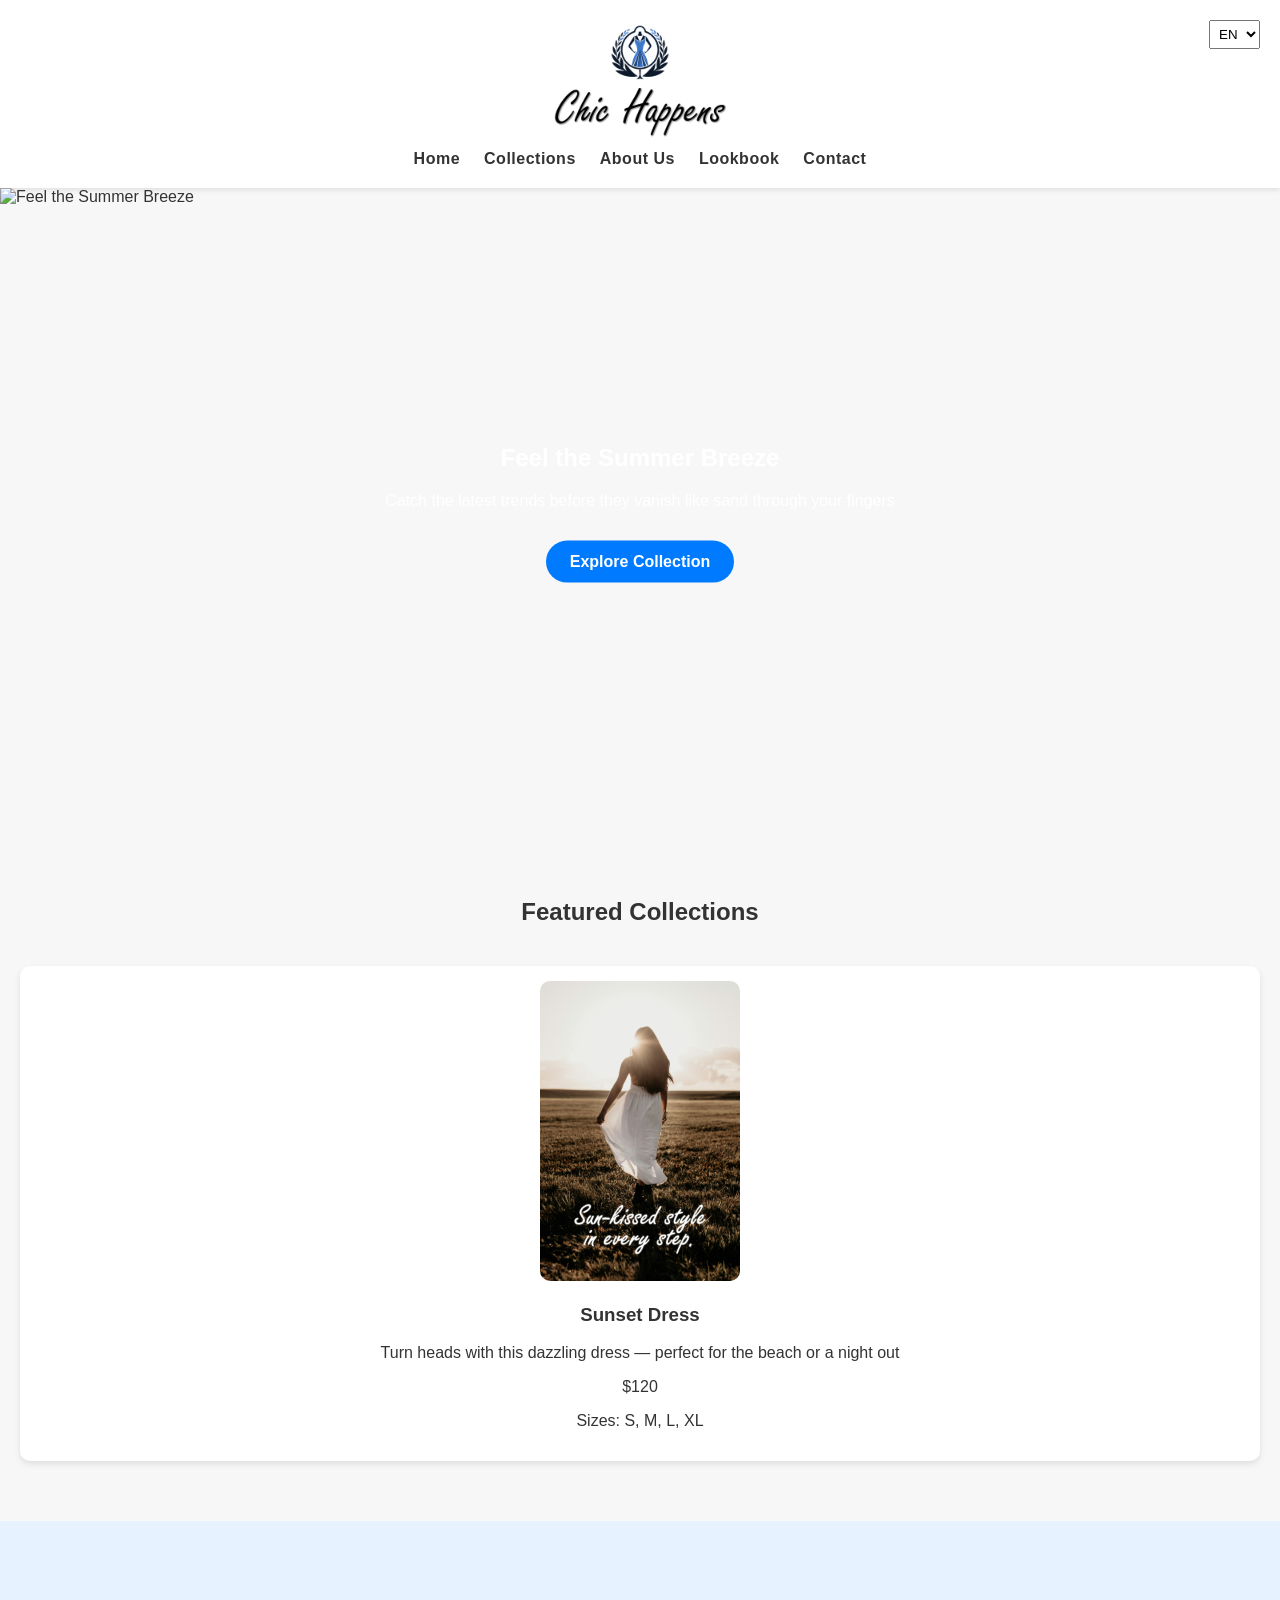
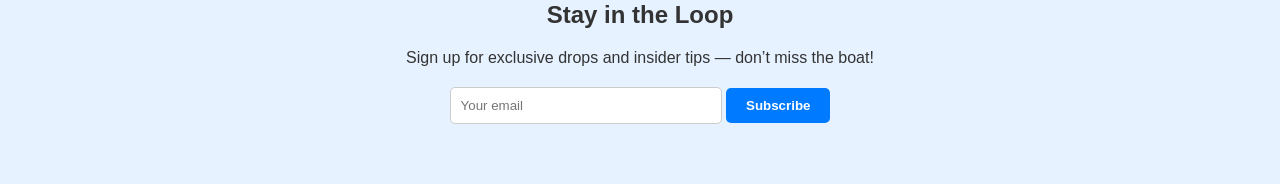
==== index.html @ 2ee4b16b "Initial commit" ====
<!DOCTYPE html>
<html lang="en">
<head>
  <meta charset="UTF-8">
  <meta name="viewport" content="width=device-width, initial-scale=1.0">
  <title data-i18n="title">Chic Happens - Fashion Website</title>
  <link rel="stylesheet" href="style.css">
</head>
<body>

<header class="navbar">
  <div class="container">
    <a href="index.html" class="logo">
  <img src="assets/images/logo.png" alt="Chic Happens Logo">
    </a>
    <nav>
      <ul>
        <li><a href="index.html" data-i18n="nav.home">Home</a></li>
        <li><a href="collections.html" data-i18n="nav.collections">Collections</a></li>
        <li><a href="about.html" data-i18n="nav.about">About Us</a></li>
        <li><a href="lookbook.html" data-i18n="nav.lookbook">Lookbook</a></li>
        <li><a href="contact.html" data-i18n="nav.contact">Contact</a></li>
      </ul>
    </nav>
    <select id="langSwitcher">
      <option value="en">EN</option>
      <option value="uk">UK</option>
    </select>
  </div>
</header>

<!-- Hero Section -->
<section class="hero">
  <div class="image-tooltip-container">
    <img src="assets/images/en/hero.jpg" data-i18n-img="hero.img" alt="Feel the Summer Breeze" alt-key="hero.title">
    <div class="tooltip-text" data-i18n="hero.title">Feel the Summer Breeze</div>
  </div>
  <div class="hero-text">
    <h1 data-i18n="hero.title">Feel the Summer Breeze</h1>
    <p data-i18n="hero.subtitle">Catch the latest trends before they vanish like sand through your fingers</p>
    <a href="collections.html" class="cta-btn" data-i18n="hero.cta">Explore Collection</a>
  </div>
</section>

<!-- Featured Products -->
<section class="featured">
  <h2 data-i18n="home.featured">Featured Collections</h2>

  <div class="product-grid">
    
    <div class="product-card">
      <div class="image-tooltip-container">
        <img 
          src="assets/images/en/product1.jpg"
          data-i18n-img="product1.img"
          alt="Sunset Dress"
          alt-key="product1.name"
        >
        <div class="tooltip-text" data-i18n="product1.name">
          Sunset Dress
        </div>
      </div>

      <h3 data-i18n="product1.name">Sunset Dress</h3>

      <p data-i18n="product1.desc">
        Turn heads with this dazzling dress — perfect for the beach or a night out
      </p>

      <p class="price" data-i18n="product1.price">$120</p>

      <p class="sizes" data-i18n="product1.sizes">
        Sizes: S, M, L, XL
      </p>
    </div>

  </div>
</section>

<!-- Newsletter -->
<section class="newsletter">
  <h2 data-i18n="newsletter.title">Stay in the Loop</h2>
  <p data-i18n="newsletter.subtitle">Sign up for exclusive drops and insider tips — don’t miss the boat!</p>
  <form>
    <input type="email" placeholder="Your email">
    <button type="submit" data-i18n="newsletter.cta">Subscribe</button>
  </form>
</section>

<script src="app.js"></script>
</body>
</html>
---- style.css ----
body {
  font-family: 'Arial', sans-serif;
  margin: 0;
  background: #f7f7f7;
  color: #333;
}

.container {
  max-width: 1200px;
  margin: 0 auto;
  padding: 0 20px;
}

/* ===== NAVBAR ===== */

.navbar {
  background: #fff;
  box-shadow: 0 2px 5px rgba(0,0,0,0.1);
  padding: 20px 0;
  text-align: center; /* centers logo + nav */
  position: relative;
}

/* Logo */
.logo img {
  display: block;
  margin: 0 auto;
  max-height: 120px; /* balanced size */
}

/* Navigation */
.navbar nav {
  margin-top: 10px;
}

.navbar nav ul {
  display: flex;
  justify-content: center;
  gap: 24px;
  list-style: none;
  padding: 0;
  margin: 0;
}

/* Menu links */
.navbar a {
  text-decoration: none;
  color: #333;
  font-weight: 600; /* restored boldness */
  letter-spacing: 0.5px;
  transition: color 0.2s ease;
}

.navbar a:hover {
  color: #007bff;
}

/* Language switcher (kept out of center flow) */
#langSwitcher {
  position: absolute;
  right: 20px;
  top: 20px;
  padding: 5px;
}

/* ===== HERO ===== */

.hero {
  width: 100vw;           /* full viewport width */
  max-width: 100vw;       /* prevent parent constraints */
  overflow: hidden;       /* hide any overflow */
  position: relative;     
}

/* Hero image container scoped separately */
.hero .image-tooltip-container {
  display: block;
  width: 100%;
  position: relative;
}

.hero img {
  width: 100%;          /* stretch to container */
  height: 70vh;         /* adjust as needed */
  object-fit: cover;
  display: block;
}

.hero-text {
  position: absolute;
  top: 50%;
  left: 50%;
  transform: translate(-50%, -50%);
  color: white;
  text-align: center;
  width: 90%;           /* optional, prevents text from spilling */
  max-width: 800px;
}

.cta-btn {
  background: #007bff;
  padding: 12px 24px;
  color: white;
  text-decoration: none;
  border-radius: 25px;
  font-weight: bold;
  display: inline-block;
  margin-top: 15px;
}

/* ===== PRODUCTS ===== */

.featured {
  padding: 60px 20px;
  text-align: center;
}

.product-grid {
  display: grid;
  grid-template-columns: repeat(auto-fit, minmax(250px, 1fr));
  gap: 20px;
  margin-top: 40px;
}

.product-card {
  background: white;
  padding: 15px;
  border-radius: 10px;
  box-shadow: 0 3px 6px rgba(0,0,0,0.1);
}

/* Featured products tooltip containers stay inline-block to prevent stretching */
.featured .image-tooltip-container {
  display: inline-block;
  width: auto;
  position: relative;
}

.product-card img {
  width: 100%;
  height: 300px;        /* set desired height */
  object-fit: cover;    /* prevents distortion, crops instead */
  border-radius: 10px;
}

/* ===== NEWSLETTER ===== */

.newsletter {
  background: #e6f2ff;
  text-align: center;
  padding: 60px 20px;
}

.newsletter form {
  margin-top: 20px;
}

.newsletter input[type="email"] {
  padding: 10px;
  width: 250px;
  border-radius: 5px;
  border: 1px solid #ccc;
}

.newsletter button {
  padding: 10px 20px;
  border-radius: 5px;
  border: none;
  background: #007bff;
  color: white;
  font-weight: bold;
  cursor: pointer;
}

/* ===== TOOLTIP ===== */

/* Tooltips are reused but layout differs by section */
.tooltip-text {
  visibility: hidden;
  max-width: 200px;
  background-color: rgba(0, 0, 0, 0.8);
  color: #fff;
  text-align: center;
  padding: 6px 10px;
  border-radius: 5px;
  position: absolute;
  bottom: 10px;
  left: 50%;
  transform: translateX(-50%);
  font-size: 0.85rem;
  opacity: 0;
  transition: opacity 0.3s ease;
}

.image-tooltip-container:hover .tooltip-text {
  visibility: visible;
  opacity: 1;
}

/* ===== RESPONSIVE ===== */

@media (max-width: 768px) {
  .hero img {
    height: 50vh;  /* smaller hero on mobile */
  }

  .hero-text {
    font-size: 0.9rem;
    width: 90%;
  }

  .navbar nav ul {
    flex-direction: column;
    gap: 12px;
  }

  .newsletter input[type="email"] {
    width: 70%;
  }
}

/* =================== Contact Page =================== */

.contact {
  padding: 80px 20px;
  text-align: center;
}

.contact h2 {
  font-size: 2.2rem;
  margin-bottom: 10px;
}

.contact-intro {
  font-size: 1rem;
  margin-bottom: 40px;
  color: #555;
  max-width: 700px;
  margin-left: auto;
  margin-right: auto;
}

/* Layout for form + info */
.contact-layout {
  display: flex;
  gap: 40px;
  justify-content: space-between;
  flex-wrap: wrap;
  margin-top: 40px;
}

/* Form */
.contact-form {
  flex: 1;
  min-width: 300px;
  max-width: 600px;
}

.form-group {
  margin-bottom: 18px;
  text-align: left;
}

.form-group label {
  display: block;
  font-weight: 600;
  margin-bottom: 6px;
  color: #333;
}

.contact-form input,
.contact-form textarea {
  width: 100%;
  padding: 12px 15px;
  border: 1px solid #ccc;
  border-radius: 6px;
  font-size: 1rem;
  outline: none;
  transition: border-color 0.2s ease;
}

.contact-form input:focus,
.contact-form textarea:focus {
  border-color: #007bff;
}

.btn-primary {
  padding: 12px 28px;
  background: #007bff;
  color: white;
  border: none;
  border-radius: 6px;
  font-size: 1rem;
  cursor: pointer;
  margin-top: 8px;
  transition: background 0.3s ease;
}

.btn-primary:hover {
  background: #0056b3;
}

/* Contact Info Sidebar */
.contact-details {
  flex: 0 0 280px;
  text-align: left;
}

.contact-details .info-block {
  margin-bottom: 32px;
}

.contact-details h3 {
  font-size: 1.2rem;
  margin-bottom: 8px;
  color: #333;
}

.contact-details p,
.contact-details .social-links a {
  font-size: 1rem;
  color: #555;
  text-decoration: none;
  display: block;
  margin-bottom: 6px;
}

.contact-details .social-links a:hover {
  color: #007bff;
}

/* Responsive adjustments */
@media (max-width: 768px) {
  .contact-layout {
    flex-direction: column;
    gap: 30px;
  }
  .contact-details .social-links {
    display: flex;
    justify-content: center;
    gap: 12px;
  }  
}

/* ===== LOOKBOOK IMAGES ===== */
.lookbook .product-card img {
  width: 100%;
  height: auto;        /* preserve natural aspect ratio */
  object-fit: contain; /* ensure the whole image is visible */
  border-radius: 10px;
  display: block;
}

/* Social icons sizing */

.contact-details .social-links {
  display: flex;           /* horizontal layout */
  flex-direction: row;     /* default, can be omitted */
  gap: 16px;               /* spacing between icons */
  align-items: center;     /* vertically center if mixed content */
  justify-content: flex-start; /* or center if you want centered row */
  margin-top: 8px;
}

.contact-details .social-links a img {
  width: 32px;       /* uniform width */
  height: 32px;      /* uniform height */
  object-fit: contain;
  transition: transform 0.3s ease;
}

.contact-details .social-links a img:hover {
  transform: scale(1.2); /* subtle hover effect */
}
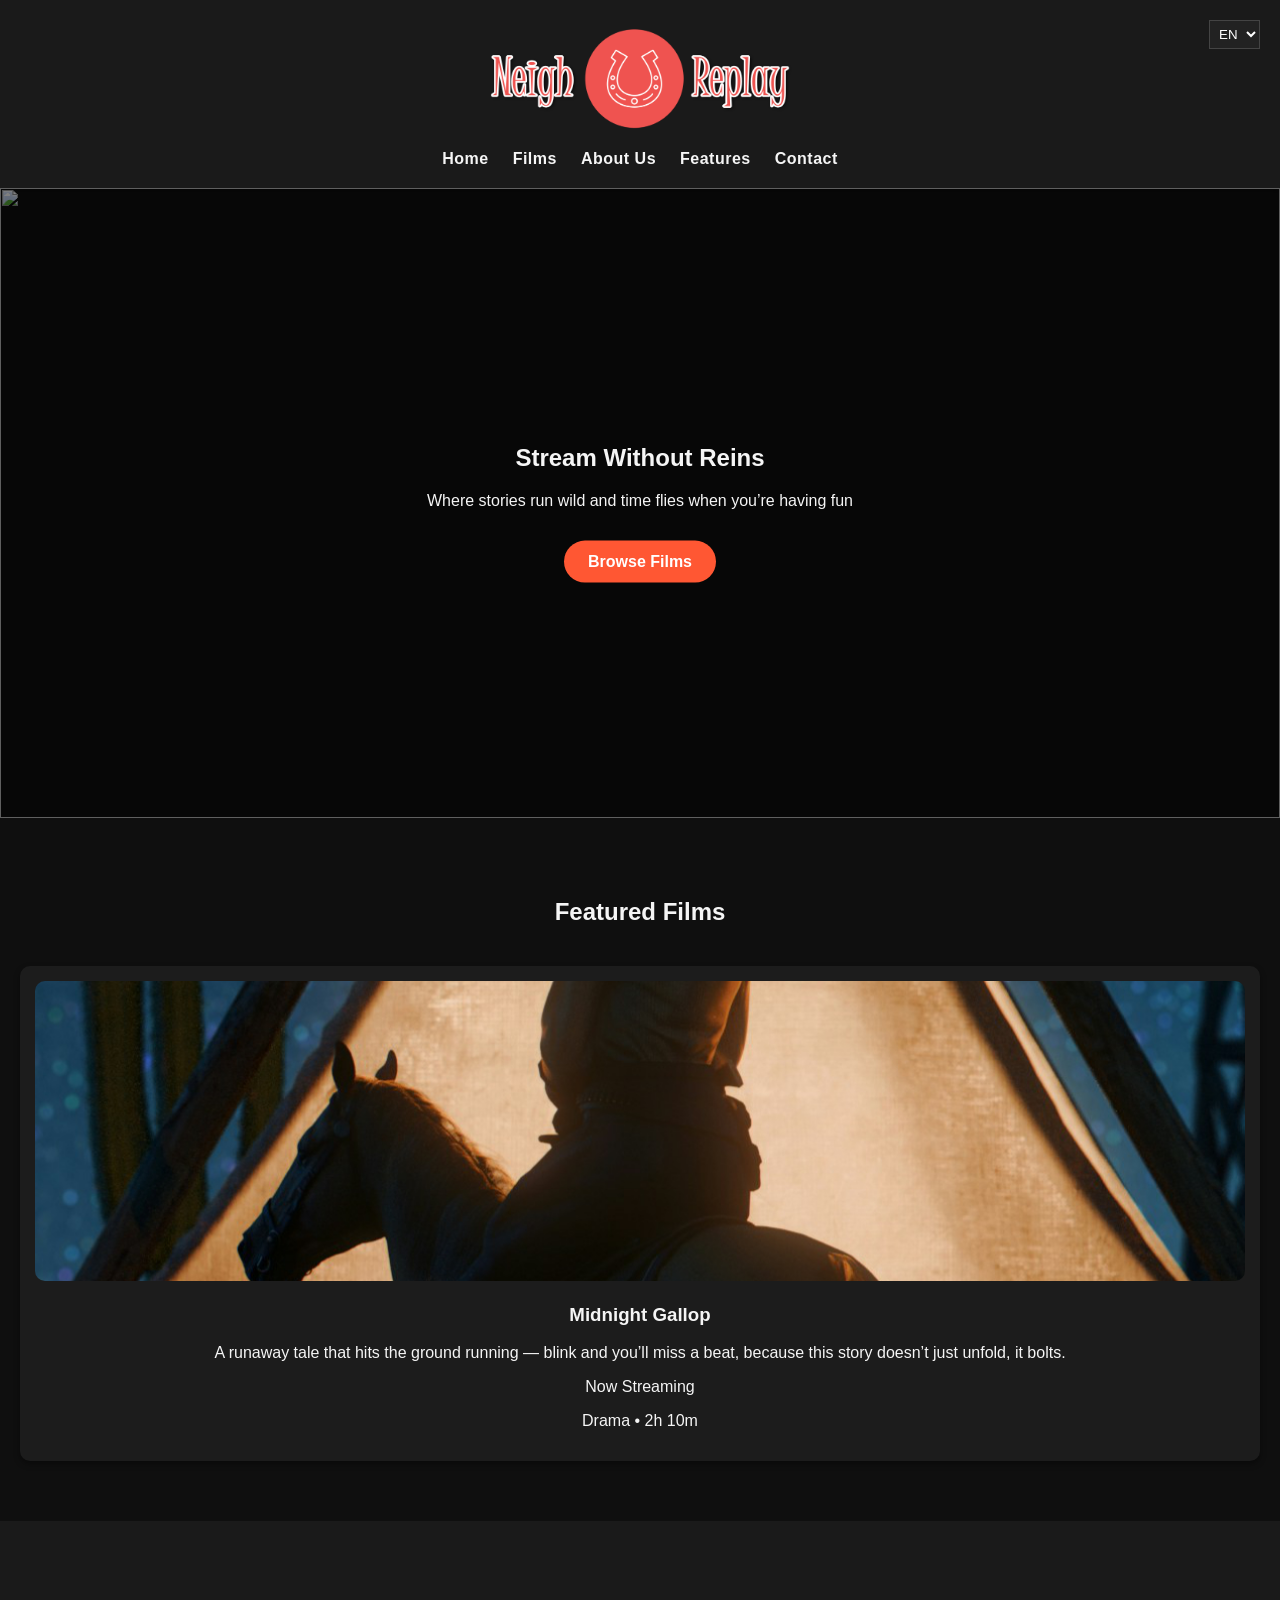
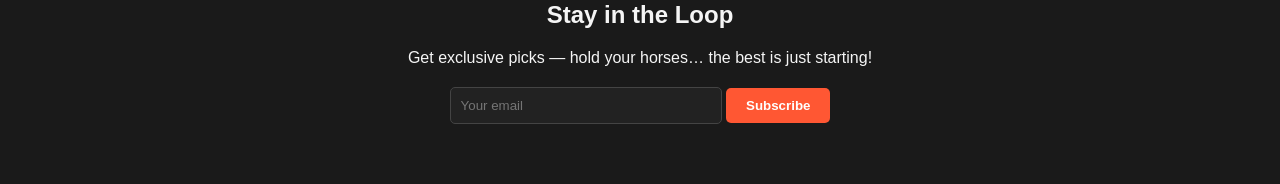
==== commit 49fd1046: "added newsletter and its localization" ====
--- a/index.html
+++ b/index.html
@@ -2,8 +2,7 @@
 <html lang="en">
 <head>
   <meta charset="UTF-8">
-  <meta name="viewport" content="width=device-width, initial-scale=1.0">
-  <title data-i18n="title">Chic Happens - Fashion Website</title>
+  <title data-i18n="title">Neigh Replay</title>
   <link rel="stylesheet" href="style.css">
 </head>
 <body>
@@ -11,14 +10,14 @@
 <header class="navbar">
   <div class="container">
     <a href="index.html" class="logo">
-  <img src="assets/images/logo.png" alt="Chic Happens Logo">
+      <img src="assets/images/logo.png" alt="Neigh Replay Logo">
     </a>
     <nav>
       <ul>
         <li><a href="index.html" data-i18n="nav.home">Home</a></li>
-        <li><a href="collections.html" data-i18n="nav.collections">Collections</a></li>
+        <li><a href="films.html" data-i18n="nav.films">Films</a></li>
         <li><a href="about.html" data-i18n="nav.about">About Us</a></li>
-        <li><a href="lookbook.html" data-i18n="nav.lookbook">Lookbook</a></li>
+        <li><a href="features.html" data-i18n="nav.features">Features</a></li>
         <li><a href="contact.html" data-i18n="nav.contact">Contact</a></li>
       </ul>
     </nav>
@@ -29,58 +28,32 @@
   </div>
 </header>
 
-<!-- Hero Section -->
 <section class="hero">
-  <div class="image-tooltip-container">
-    <img src="assets/images/en/hero.jpg" data-i18n-img="hero.img" alt="Feel the Summer Breeze" alt-key="hero.title">
-    <div class="tooltip-text" data-i18n="hero.title">Feel the Summer Breeze</div>
-  </div>
+  <img src="assets/images/en/hero.jpg" data-i18n-img="hero.img">
   <div class="hero-text">
-    <h1 data-i18n="hero.title">Feel the Summer Breeze</h1>
-    <p data-i18n="hero.subtitle">Catch the latest trends before they vanish like sand through your fingers</p>
-    <a href="collections.html" class="cta-btn" data-i18n="hero.cta">Explore Collection</a>
+    <h1 data-i18n="hero.title">Stream Without Reins</h1>
+    <p data-i18n="hero.subtitle">Where stories run wild...</p>
+    <a href="films.html" class="cta-btn" data-i18n="hero.cta">Browse Films</a>
   </div>
 </section>
 
-<!-- Featured Products -->
 <section class="featured">
-  <h2 data-i18n="home.featured">Featured Collections</h2>
+  <h2 data-i18n="home.featured">Featured Films</h2>
 
   <div class="product-grid">
-    
     <div class="product-card">
-      <div class="image-tooltip-container">
-        <img 
-          src="assets/images/en/product1.jpg"
-          data-i18n-img="product1.img"
-          alt="Sunset Dress"
-          alt-key="product1.name"
-        >
-        <div class="tooltip-text" data-i18n="product1.name">
-          Sunset Dress
-        </div>
-      </div>
-
-      <h3 data-i18n="product1.name">Sunset Dress</h3>
-
-      <p data-i18n="product1.desc">
-        Turn heads with this dazzling dress — perfect for the beach or a night out
-      </p>
-
-      <p class="price" data-i18n="product1.price">$120</p>
-
-      <p class="sizes" data-i18n="product1.sizes">
-        Sizes: S, M, L, XL
-      </p>
+      <img src="assets/images/en/film1.jpg" data-i18n-img="film1.img">
+      <h3 data-i18n="film1.name">Midnight Gallop</h3>
+      <p data-i18n="film1.desc"></p>
+      <p class="price" data-i18n="film1.price"></p>
+      <p class="sizes" data-i18n="film1.meta"></p>
     </div>
-
   </div>
 </section>
 
-<!-- Newsletter -->
 <section class="newsletter">
   <h2 data-i18n="newsletter.title">Stay in the Loop</h2>
-  <p data-i18n="newsletter.subtitle">Sign up for exclusive drops and insider tips — don’t miss the boat!</p>
+  <p data-i18n="newsletter.subtitle">Get exclusive picks — hold your horses… the best is just starting!</p>
   <form>
     <input type="email" placeholder="Your email">
     <button type="submit" data-i18n="newsletter.cta">Subscribe</button>
@@ -89,4 +62,4 @@
 
 <script src="app.js"></script>
 </body>
-</html>
+</html>
--- a/style.css
+++ b/style.css
@@ -1,8 +1,9 @@
+/* ================== GLOBAL STYLES ================== */
 body {
   font-family: 'Arial', sans-serif;
   margin: 0;
-  background: #f7f7f7;
-  color: #333;
+  background-color: #0f0f0f;
+  color: #f5f5f5;
 }
 
 .container {
@@ -14,21 +15,19 @@
 /* ===== NAVBAR ===== */
 
 .navbar {
-  background: #fff;
-  box-shadow: 0 2px 5px rgba(0,0,0,0.1);
+  background: #1a1a1a;
+  box-shadow: 0 2px 5px rgba(0,0,0,0.5);
   padding: 20px 0;
-  text-align: center; /* centers logo + nav */
+  text-align: center;
   position: relative;
 }
 
-/* Logo */
 .logo img {
   display: block;
   margin: 0 auto;
-  max-height: 120px; /* balanced size */
-}
-
-/* Navigation */
+  max-height: 120px;
+}
+
 .navbar nav {
   margin-top: 10px;
 }
@@ -42,63 +41,68 @@
   margin: 0;
 }
 
-/* Menu links */
 .navbar a {
   text-decoration: none;
-  color: #333;
-  font-weight: 600; /* restored boldness */
+  color: #f5f5f5;
+  font-weight: 600;
   letter-spacing: 0.5px;
   transition: color 0.2s ease;
 }
 
 .navbar a:hover {
-  color: #007bff;
-}
-
-/* Language switcher (kept out of center flow) */
+  color: #ff5733;
+}
+
 #langSwitcher {
   position: absolute;
   right: 20px;
   top: 20px;
   padding: 5px;
+  background: #222;
+  color: #fff;
+  border: 1px solid #444;
 }
 
 /* ===== HERO ===== */
 
 .hero {
-  width: 100vw;           /* full viewport width */
-  max-width: 100vw;       /* prevent parent constraints */
-  overflow: hidden;       /* hide any overflow */
-  position: relative;     
-}
-
-/* Hero image container scoped separately */
-.hero .image-tooltip-container {
-  display: block;
-  width: 100%;
+  width: 100vw;
+  max-width: 100vw;
+  overflow: hidden;
   position: relative;
 }
 
 .hero img {
-  width: 100%;          /* stretch to container */
-  height: 70vh;         /* adjust as needed */
+  width: 100%;
+  height: 70vh;
   object-fit: cover;
   display: block;
+}
+
+.hero::before {
+  content: "";
+  position: absolute;
+  width: 100%;
+  height: 100%;
+  background: rgba(0,0,0,0.5);
+  top: 0;
+  left: 0;
+  z-index: 1;
 }
 
 .hero-text {
   position: absolute;
+  z-index: 2;
   top: 50%;
   left: 50%;
   transform: translate(-50%, -50%);
-  color: white;
-  text-align: center;
-  width: 90%;           /* optional, prevents text from spilling */
+  text-align: center;
+  width: 90%;
   max-width: 800px;
 }
 
 .cta-btn {
-  background: #007bff;
+  background: #ff5733;
   padding: 12px 24px;
   color: white;
   text-decoration: none;
@@ -108,7 +112,11 @@
   margin-top: 15px;
 }
 
-/* ===== PRODUCTS ===== */
+.cta-btn:hover {
+  background: #c13c1b;
+}
+
+/* ===== PRODUCTS / FILMS ===== */
 
 .featured {
   padding: 60px 20px;
@@ -123,30 +131,23 @@
 }
 
 .product-card {
-  background: white;
+  background: #1c1c1c;
   padding: 15px;
   border-radius: 10px;
-  box-shadow: 0 3px 6px rgba(0,0,0,0.1);
-}
-
-/* Featured products tooltip containers stay inline-block to prevent stretching */
-.featured .image-tooltip-container {
-  display: inline-block;
-  width: auto;
-  position: relative;
+  box-shadow: 0 3px 6px rgba(0,0,0,0.4);
 }
 
 .product-card img {
   width: 100%;
-  height: 300px;        /* set desired height */
-  object-fit: cover;    /* prevents distortion, crops instead */
+  height: 300px;
+  object-fit: cover;
   border-radius: 10px;
 }
 
 /* ===== NEWSLETTER ===== */
 
 .newsletter {
-  background: #e6f2ff;
+  background: #1a1a1a;
   text-align: center;
   padding: 60px 20px;
 }
@@ -159,26 +160,31 @@
   padding: 10px;
   width: 250px;
   border-radius: 5px;
-  border: 1px solid #ccc;
+  border: 1px solid #444;
+  background: #222;
+  color: #fff;
 }
 
 .newsletter button {
   padding: 10px 20px;
   border-radius: 5px;
   border: none;
-  background: #007bff;
+  background: #ff5733;
   color: white;
   font-weight: bold;
   cursor: pointer;
 }
 
+.newsletter button:hover {
+  background: #c13c1b;
+}
+
 /* ===== TOOLTIP ===== */
 
-/* Tooltips are reused but layout differs by section */
 .tooltip-text {
   visibility: hidden;
   max-width: 200px;
-  background-color: rgba(0, 0, 0, 0.8);
+  background-color: rgba(0, 0, 0, 0.85);
   color: #fff;
   text-align: center;
   padding: 6px 10px;
@@ -201,7 +207,7 @@
 
 @media (max-width: 768px) {
   .hero img {
-    height: 50vh;  /* smaller hero on mobile */
+    height: 50vh;
   }
 
   .hero-text {
@@ -219,7 +225,7 @@
   }
 }
 
-/* =================== Contact Page =================== */
+/* =================== CONTACT PAGE =================== */
 
 .contact {
   padding: 80px 20px;
@@ -234,22 +240,22 @@
 .contact-intro {
   font-size: 1rem;
   margin-bottom: 40px;
-  color: #555;
+  color: #bbb;
   max-width: 700px;
   margin-left: auto;
   margin-right: auto;
 }
 
-/* Layout for form + info */
+/* Layout restored properly */
 .contact-layout {
   display: flex;
   gap: 40px;
-  justify-content: space-between;
+  justify-content: space-between; /* FIX */
   flex-wrap: wrap;
   margin-top: 40px;
 }
 
-/* Form */
+/* Form restored */
 .contact-form {
   flex: 1;
   min-width: 300px;
@@ -265,28 +271,30 @@
   display: block;
   font-weight: 600;
   margin-bottom: 6px;
-  color: #333;
+  color: #f5f5f5;
 }
 
 .contact-form input,
 .contact-form textarea {
   width: 100%;
   padding: 12px 15px;
-  border: 1px solid #ccc;
+  border: 1px solid #444;
   border-radius: 6px;
   font-size: 1rem;
+  background: #222;
+  color: #fff;
   outline: none;
   transition: border-color 0.2s ease;
 }
 
 .contact-form input:focus,
 .contact-form textarea:focus {
-  border-color: #007bff;
+  border-color: #ff5733;
 }
 
 .btn-primary {
   padding: 12px 28px;
-  background: #007bff;
+  background: #ff5733;
   color: white;
   border: none;
   border-radius: 6px;
@@ -297,12 +305,12 @@
 }
 
 .btn-primary:hover {
-  background: #0056b3;
-}
-
-/* Contact Info Sidebar */
+  background: #c13c1b;
+}
+
+/* Sidebar restored */
 .contact-details {
-  flex: 0 0 280px;
+  flex: 0 0 280px; /* FIX */
   text-align: left;
 }
 
@@ -313,63 +321,58 @@
 .contact-details h3 {
   font-size: 1.2rem;
   margin-bottom: 8px;
-  color: #333;
+  color: #f5f5f5;
 }
 
 .contact-details p,
 .contact-details .social-links a {
   font-size: 1rem;
-  color: #555;
+  color: #bbb;
   text-decoration: none;
   display: block;
   margin-bottom: 6px;
 }
 
 .contact-details .social-links a:hover {
-  color: #007bff;
-}
-
-/* Responsive adjustments */
+  color: #ff5733;
+}
+
+/* Social icons */
+.contact-details .social-links {
+  display: flex;
+  gap: 16px;
+  align-items: center;
+  margin-top: 8px;
+}
+
+.contact-details .social-links a img {
+  width: 32px;
+  height: 32px;
+  object-fit: contain;
+  transition: transform 0.3s ease;
+}
+
+.contact-details .social-links a img:hover {
+  transform: scale(1.2);
+}
+
+/* Responsive */
 @media (max-width: 768px) {
   .contact-layout {
     flex-direction: column;
     gap: 30px;
   }
+
   .contact-details .social-links {
-    display: flex;
     justify-content: center;
-    gap: 12px;
-  }  
-}
-
-/* ===== LOOKBOOK IMAGES ===== */
+  }
+}
+
+/* ===== FEATURES IMAGES ===== */
 .lookbook .product-card img {
   width: 100%;
-  height: auto;        /* preserve natural aspect ratio */
-  object-fit: contain; /* ensure the whole image is visible */
+  height: auto;
+  object-fit: contain;
   border-radius: 10px;
   display: block;
-}
-
-/* Social icons sizing */
-
-.contact-details .social-links {
-  display: flex;           /* horizontal layout */
-  flex-direction: row;     /* default, can be omitted */
-  gap: 16px;               /* spacing between icons */
-  align-items: center;     /* vertically center if mixed content */
-  justify-content: flex-start; /* or center if you want centered row */
-  margin-top: 8px;
-}
-
-.contact-details .social-links a img {
-  width: 32px;       /* uniform width */
-  height: 32px;      /* uniform height */
-  object-fit: contain;
-  transition: transform 0.3s ease;
-}
-
-.contact-details .social-links a img:hover {
-  transform: scale(1.2); /* subtle hover effect */
-}
-
+}
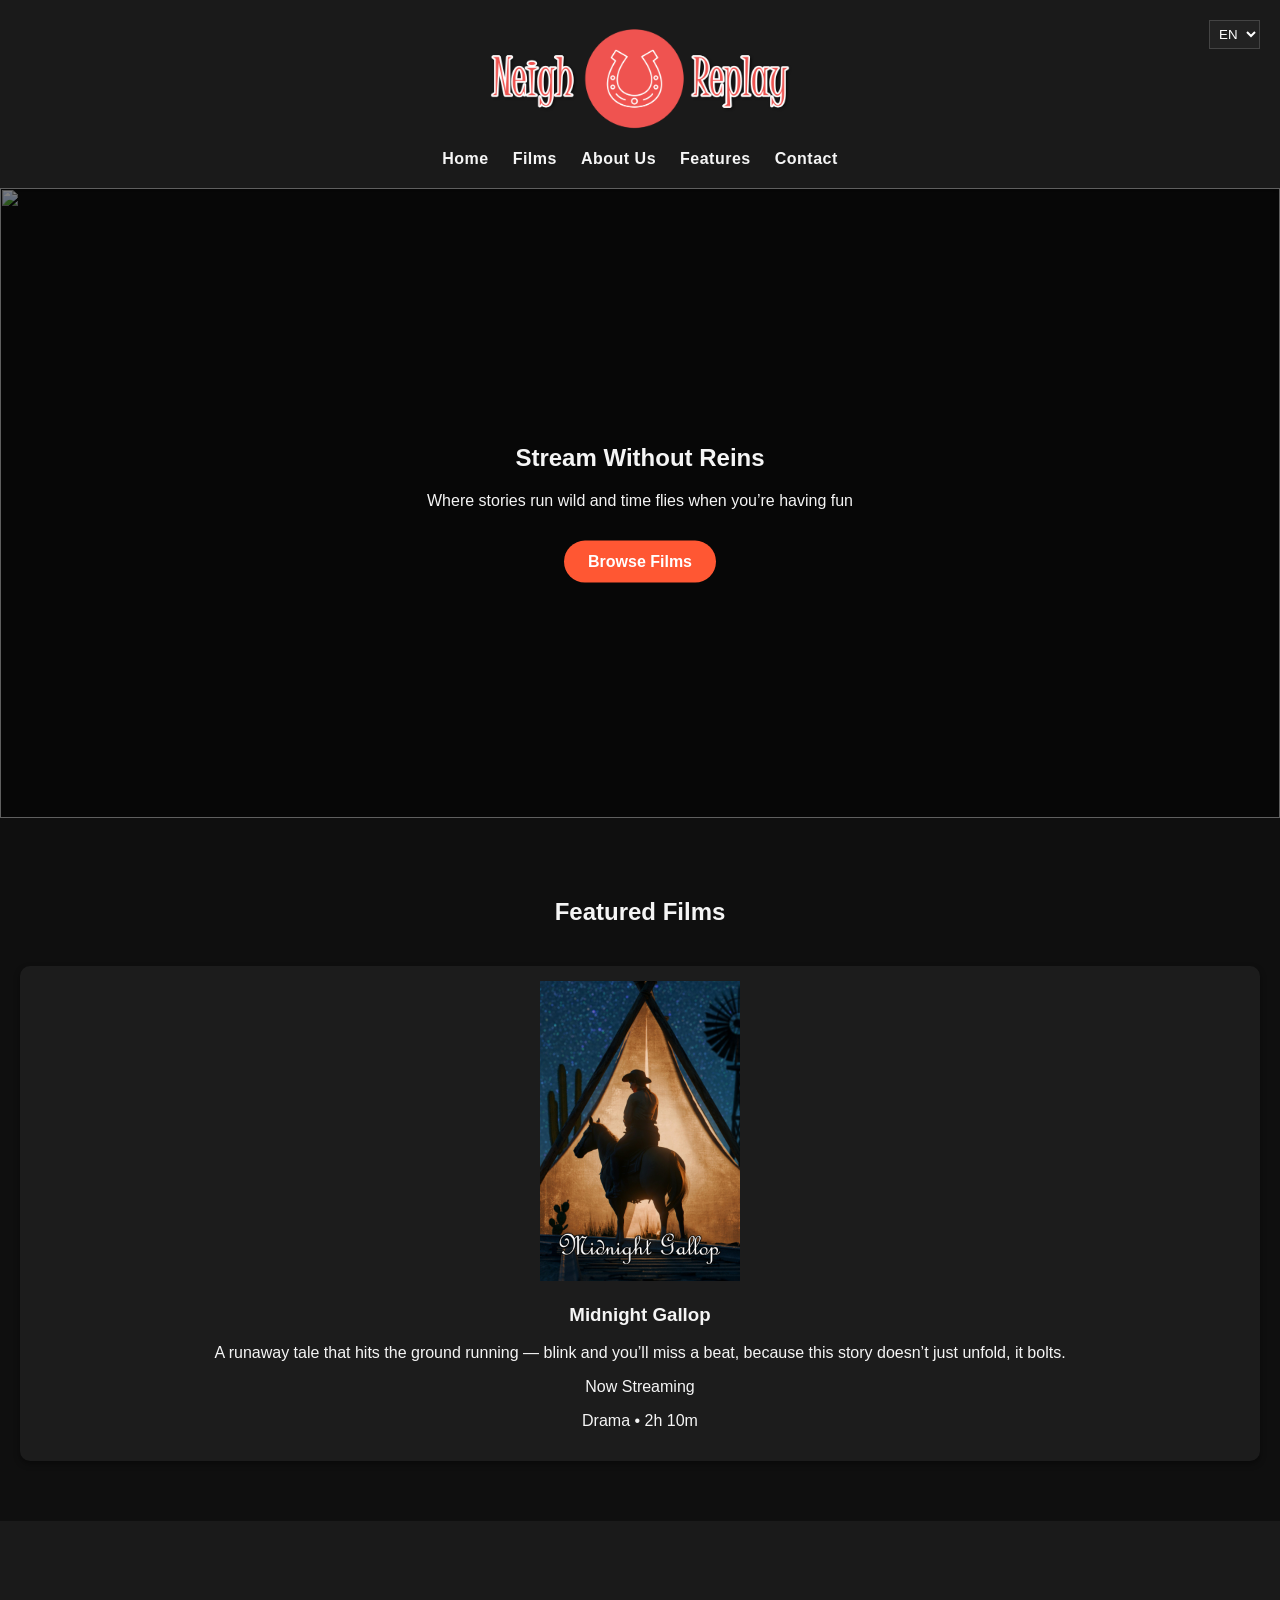
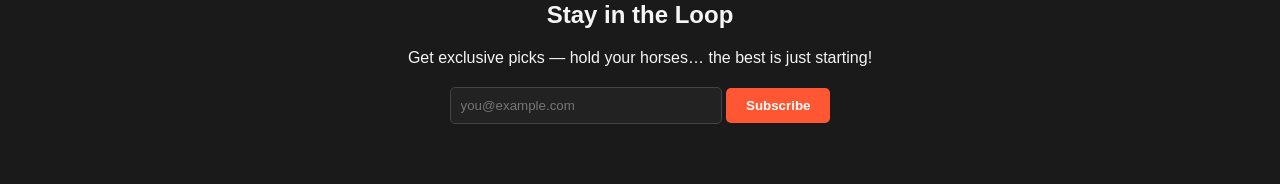
==== commit 5f1f6a58: "ukr localization test" ====
--- a/index.html
+++ b/index.html
@@ -55,7 +55,7 @@
   <h2 data-i18n="newsletter.title">Stay in the Loop</h2>
   <p data-i18n="newsletter.subtitle">Get exclusive picks — hold your horses… the best is just starting!</p>
   <form>
-    <input type="email" placeholder="Your email">
+    <input type="email" placeholder="Email address" data-i18n-placeholder="contact.email">
     <button type="submit" data-i18n="newsletter.cta">Subscribe</button>
   </form>
 </section>
--- a/style.css
+++ b/style.css
@@ -140,7 +140,7 @@
 .product-card img {
   width: 100%;
   height: 300px;
-  object-fit: cover;
+  object-fit: contain;
   border-radius: 10px;
 }
 
@@ -348,6 +348,7 @@
 .contact-details .social-links a img {
   width: 32px;
   height: 32px;
+  filter: invert(1);
   object-fit: contain;
   transition: transform 0.3s ease;
 }
